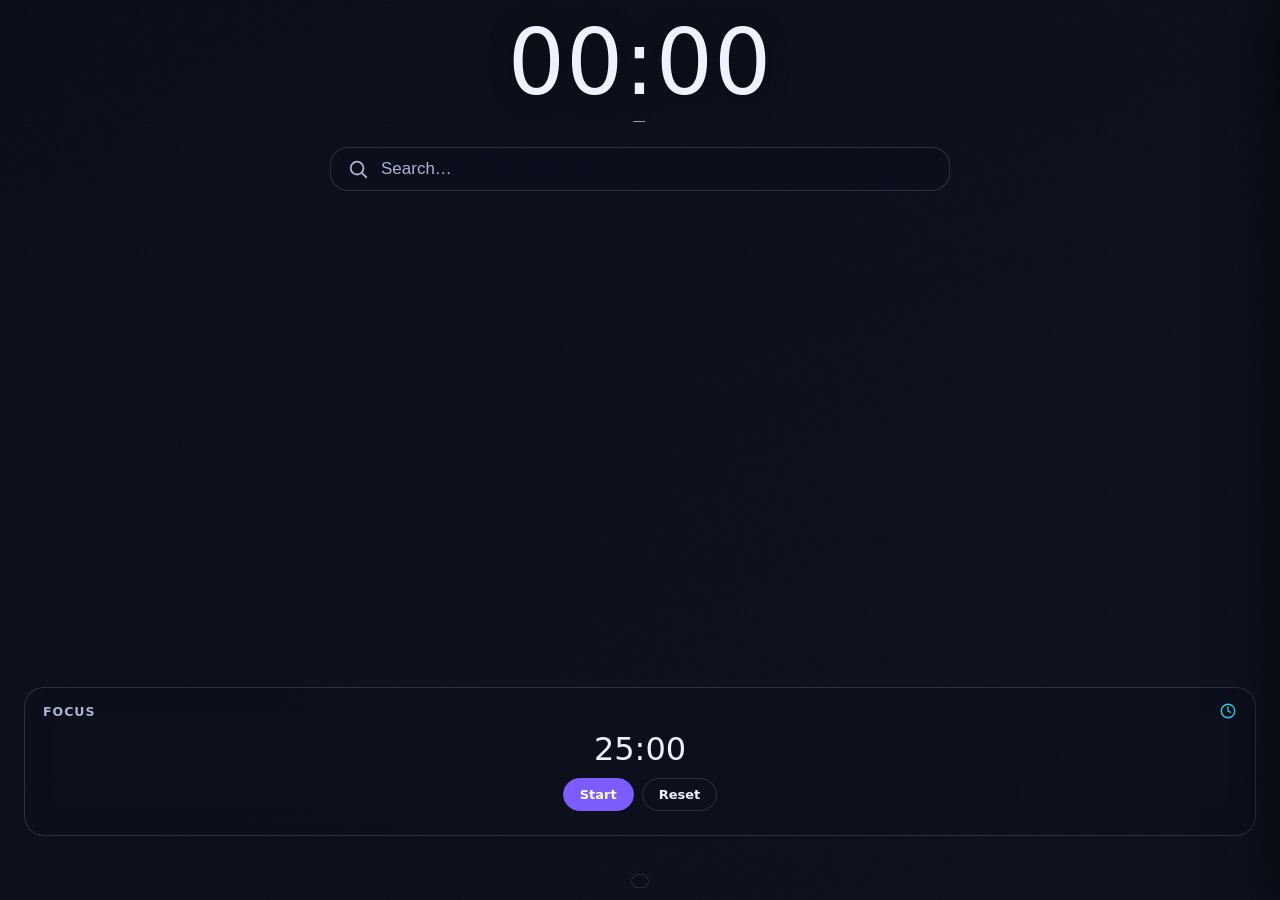
==== index.html @ dea9bba1 "Home page extion" ====
<!DOCTYPE html>
<html lang="en">
<head>
  <meta charset="UTF-8" />
  <meta name="viewport" content="width=device-width, initial-scale=1.0" />
  <title>Home</title>
  <link rel="stylesheet" href="styles.css?v=1.5.0" />
</head>
<body>
  <div class="backdrop" id="backdrop"></div>
  <video class="bg-video" id="bgVideo" muted loop autoplay playsinline></video>
  <div class="scrim" id="scrim"></div>
  <div class="noise"></div>
  <div class="particles" id="particles" data-widget="particles"></div>

  <!-- Gear button (hidden until hover, position configurable) -->
  <div class="gear-wrap pos-tr" id="gearWrap">
    <button class="icon-btn" id="btnSettings" title="Settings">
      <svg viewBox="0 0 24 24"><circle cx="12" cy="12" r="3"/><path d="M19.4 15a1.7 1.7 0 0 0 .3 1.9l.1.1a2 2 0 0 1-2.8 2.8l-.1-.1a1.7 1.7 0 0 0-1.9-.3 1.7 1.7 0 0 0-1 1.6V21a2 2 0 0 1-4 0v-.1a1.7 1.7 0 0 0-1-1.6 1.7 1.7 0 0 0-1.9.3l-.1.1a2 2 0 0 1-2.8-2.8l.1-.1a1.7 1.7 0 0 0 .3-1.9 1.7 1.7 0 0 0-1.6-1H3a2 2 0 0 1 0-4h.1a1.7 1.7 0 0 0 1.6-1 1.7 1.7 0 0 0-.3-1.9l-.1-.1a2 2 0 0 1 2.8-2.8l.1.1a1.7 1.7 0 0 0 1.9.3h.1a1.7 1.7 0 0 0 1-1.6V3a2 2 0 0 1 4 0v.1a1.7 1.7 0 0 0 1 1.6h.1a1.7 1.7 0 0 0 1.9-.3l.1-.1a2 2 0 0 1 2.8 2.8l-.1.1a1.7 1.7 0 0 0-.3 1.9v.1a1.7 1.7 0 0 0 1.6 1h.1a2 2 0 0 1 0 4h-.1a1.7 1.7 0 0 0-1.6 1z"/></svg>
    </button>
  </div>

  <main class="dashboard" id="dashboard">

    <section class="center">
      <div class="clock-wrap" id="widgetClock" data-widget="clock">
        <div class="time" id="time">00:00</div>
        <div class="date-line" id="dateLine">—</div>
        <div class="greeting" id="greeting"></div>
      </div>

      <form class="search-bar" id="searchForm" data-widget="search">
        <div class="search-box" id="searchBox">
          <button type="submit" class="search-icon" aria-label="Search">
            <svg viewBox="0 0 24 24"><circle cx="11" cy="11" r="7"/><path d="M21 21l-4.3-4.3" class="no-fill"/></svg>
          </button>
          <input type="text" id="searchInput" placeholder="Search…" autocomplete="off" spellcheck="false" />
        </div>
      </form>
    </section>

    <section class="pin-zone" data-widget="pins">
      <div class="pin-grid" id="pinGrid"></div>
    </section>

    <!-- Dock (taskbar style) -->
    <section class="dock no-scrollbar" id="dock" data-widget="dock"></section>

    <section class="widgets" id="focusWidget" data-widget="focus">
      <article class="widget card focus-card">
        <div class="widget-head">
          <span class="widget-title">Focus</span>
          <svg viewBox="0 0 24 24" class="widget-icon"><circle cx="12" cy="12" r="9"/><path d="M12 6v6l4 2"/></svg>
        </div>
        <div class="timer-display" id="timerDisplay">25:00</div>
        <div class="timer-controls">
          <button class="pill-btn" id="timerToggle">Start</button>
          <button class="pill-btn ghost" id="timerReset">Reset</button>
        </div>
        <div class="timer-modes" id="timerModes"></div>
      </article>
    </section>
  </main>

  <!-- ===== Settings panel ===== -->
  <div class="modal-backdrop" id="settingsBackdrop"></div>
  <aside class="settings-panel no-scrollbar" id="settingsPanel">
    <div class="settings-head">
      <span>Settings</span>
      <button class="icon-btn" id="settingsClose">✕</button>
    </div>

    <div class="setting-group gpins">
      <div class="settings-head small-head"><span>Pins & Tabs</span></div>
      <button class="pill-btn full" id="cfgAddPin">+ Add pin to current tab</button>
      <button class="pill-btn ghost full" id="btnManageTabs" style="margin-top:8px">Manage tabs & pins…</button>
    </div>

    <div class="setting-group">
      <label class="setting-label">New Tab behavior</label>
      <div class="seg" id="singleHomeSeg">
        <button data-sh="on" class="active">Single Home tab</button>
        <button data-sh="off">Allow multiple</button>
      </div>
      <div class="setting-hint">When on, opening a new tab focuses your existing Home tab instead of duplicating.</div>
    </div>

    <div class="setting-group">
      <label class="setting-label">Search engine</label>
      <select class="select-input" id="engineSelect"></select>
      <button class="pill-btn ghost full" id="btnManageEngines" style="margin-top:8px">Manage engines…</button>
    </div>

    <div class="setting-group">
      <label class="setting-label">Clock format</label>
      <select class="select-input" id="clockFormatSelect"></select>
    </div>
    <div class="setting-group">
      <label class="setting-label">Date format</label>
      <select class="select-input" id="dateFormatSelect"></select>
    </div>
    <div class="setting-group">
      <label class="setting-label">Clock style</label>
      <select class="select-input" id="clockStyleSelect"></select>
    </div>
    <div class="setting-group">
      <label class="setting-label">Font</label>
      <select class="select-input" id="fontSelect"></select>
      <button class="pill-btn ghost full" id="btnManageFonts" style="margin-top:8px">Manage fonts…</button>
    </div>

    <div class="setting-group">
      <label class="setting-label">Wallpaper theme</label>
      <div class="theme-grid" id="wallpaperGrid"></div>
    </div>

    <div class="setting-group">
      <label class="setting-label">Background type</label>
      <select class="select-input" id="bgTypeSelect">
        <option value="static">Static (image / default)</option>
        <option value="live">Live (video)</option>
      </select>
      <div class="bg-source" style="margin-top:10px">
        <button class="pill-btn ghost" id="bgUpload">Upload file</button>
        <input type="file" id="bgFile" accept="image/*,video/*" hidden />
        <div class="url-field">
          <input type="text" id="bgUrl" placeholder="Custom image/video URL (default wallpaper is used otherwise)" />
          <button class="icon-btn small" id="bgApplyUrl" title="Apply URL">✓</button>
        </div>
      </div>
      <div class="bg-sliders">
        <label>Blur <input type="range" id="bgBlur" min="0" max="20" step="1" value="0" /></label>
        <label>Brightness <input type="range" id="bgBright" min="40" max="150" step="5" value="100" /></label>
        <label>Overlay darken <input type="range" id="bgTint" min="0" max="85" step="1" value="35" /></label>
      </div>
      <button class="pill-btn ghost full" id="bgReset">Use default wallpaper</button>
    </div>

    <div class="setting-group">
      <label class="setting-label">Search bar</label>
      <select class="select-input" id="searchStyleSelect"></select>
      <div class="bg-sliders">
        <label>Width <input type="range" id="searchWidth" min="30" max="100" step="5" value="70" /></label>
        <label>Transparency <input type="range" id="searchTrans" min="0" max="90" step="5" value="55" /></label>
      </div>
      <div class="seg" id="searchAlign">
        <button data-align="left">Left</button>
        <button data-align="center" class="active">Center</button>
        <button data-align="right">Right</button>
      </div>
    </div>

    <div class="setting-group">
      <label class="setting-label">Particles</label>
      <div class="seg seg-switch" id="particlesSeg">
        <button data-particles="on" class="active">On</button>
        <button data-particles="off">Off</button>
      </div>
    </div>

    <div class="setting-group">
      <label class="setting-label">Focus timer</label>
      <div class="seg seg-switch" id="focusSeg">
        <button data-focus="on">Enabled</button>
        <button data-focus="off" class="active">Disabled</button>
      </div>
      <div class="focus-times" id="focusTimesWrap">
        <label>Focus <input type="number" id="focusDur" min="1" max="180" /></label>
        <label>Break <input type="number" id="breakDur" min="1" max="60" /></label>
        <label>Deep <input type="number" id="deepDur" min="1" max="240" /></label>
      </div>
    </div>

    <div class="setting-group">
      <label class="setting-label">Settings panel</label>
      <div class="setting-hint">Opens from the right via the gear button; closes when you click outside, press ✕ or Esc.</div>
      <label class="setting-label inline" style="margin-top:12px">Gear button position</label>
      <select class="select-input" id="gearPosSelect">
        <option value="lt">Top Left</option>
        <option value="rt" selected>Top Right</option>
        <option value="lb">Bottom Left</option>
        <option value="rb">Bottom Right</option>
      </select>
      <div class="gear-preview" id="gearPreview"></div>
    </div>

    <div class="setting-group">
      <label class="setting-label">Bookmarks</label>
      <button class="pill-btn full" id="importBm">Import from Bookmarks Bar</button>
      <label class="setting-label inline" style="margin-top:12px">After "Import all", cleanup</label>
      <select class="select-input" id="bmCleanupSel">
        <option value="none">Keep bookmarks as-is</option>
        <option value="move">Move all to a backup folder</option>
        <option value="delete">Delete all bookmarks</option>
      </select>
      <button class="pill-btn ghost full" id="importAllBm" style="margin-top:8px">Import ALL bookmarks + backup…</button>
    </div>

    <div class="setting-group">
      <label class="setting-label">Configuration</label>
      <button class="pill-btn ghost full" id="exportCfg">Export config (download)</button>
      <button class="pill-btn ghost full" id="importCfg" style="margin-top:6px">Import config…</button>
      <input type="file" id="importCfgFile" accept="application/json,.json" hidden />
    </div>
  </aside>

  <!-- ===== Pin editor modal ===== -->
  <div class="modal-backdrop" id="pinBackdrop"></div>
  <div class="pin-modal no-scrollbar" id="pinModal">
    <div class="settings-head">
      <span id="pinModalTitle">Add pin</span>
      <button class="icon-btn" id="pinClose">✕</button>
    </div>
    <div class="setting-group">
      <label class="setting-label">Name</label>
      <input type="text" class="text-input" id="pinName" placeholder="My link" />
    </div>
    <div class="setting-group">
      <label class="setting-label">URL</label>
      <input type="text" class="text-input" id="pinUrl" placeholder="https://example.com" />
    </div>
    <div class="setting-group">
      <label class="setting-label">Icon</label>
      <div class="seg" id="pinIconSeg">
        <button data-icon="auto" class="active">Auto (favicon)</button>
        <button data-icon="upload">Upload</button>
      </div>
      <input type="file" id="pinIconFile" accept="image/*" hidden />
    </div>
    <div class="setting-group">
      <label class="setting-label">Tile size</label>
      <div class="seg seg-4" id="pinSizeSeg">
        <button data-size="1">1×1</button>
        <button data-size="w">2×1</button>
        <button data-size="h">1×2</button>
        <button data-size="b">2×2</button>
      </div>
    </div>
    <div class="setting-group">
      <label class="setting-label">Tile background</label>
      <div class="seg" id="pinBgSeg">
        <button data-bg="upload">Upload</button>
        <button data-bg="url" class="active">Image URL</button>
        <button data-bg="video">Video URL</button>
      </div>
      <input type="file" id="pinBgFile" accept="image/*" hidden />
      <input type="text" class="text-input" id="pinBgUrl" placeholder="background image or video URL" style="margin-top:8px" />
    </div>
    <div class="pin-modal-actions">
      <button class="pill-btn" id="pinSave">Save</button>
      <button class="pill-btn ghost" id="pinDelete" hidden>Delete</button>
    </div>
  </div>

  <!-- ===== Generic dialog ===== -->
  <div class="modal-backdrop" id="dialogBackdrop"></div>
  <div class="pin-modal no-scrollbar dialog" id="dialogBox">
    <div class="dialog-title" id="dialogTitle"></div>
    <div class="dialog-msg" id="dialogMsg"></div>
    <input type="text" class="text-input" id="dialogInput" hidden />
    <div class="pin-modal-actions dialog-actions" id="dialogActions"></div>
  </div>

  <!-- ===== Management page (engines / fonts) ===== -->
  <div class="modal-backdrop" id="manageBackdrop"></div>
  <div class="manage-page no-scrollbar" id="managePage">
    <div class="settings-head">
      <span id="manageTitle">Manage</span>
      <button class="icon-btn" id="manageClose">✕</button>
    </div>
    <div class="seg seg-switch" id="manageTabs">
      <button data-sec="engines" class="active">Search engines</button>
      <button data-sec="fonts">Custom fonts</button>
      <button data-sec="tabs">Tabs & pins</button>
    </div>

    <div class="manage-section" id="secEngines">
      <label class="setting-label inline">Your engines — pick a default, rename, edit URL, or delete</label>
      <div class="tab-manage" id="engineList"></div>
      <div class="engine-add-row">
        <input type="text" class="text-input" id="engNewName" placeholder="Engine name (e.g. YouTube)" />
        <input type="text" class="text-input" id="engNewUrl" placeholder="Search URL with ?q= (e.g. https://youtube.com/results?search_query=)" />
        <button class="pill-btn ghost full" id="engAdd">Add engine</button>
      </div>
      <button class="pill-btn ghost full" id="engReset" style="margin-top:10px">Reset to default engines</button>
    </div>

    <div class="manage-section" id="secFonts" hidden>
      <label class="setting-label inline">Upload a font file</label>
      <button class="pill-btn ghost full" id="fontUploadBtn">Upload font file (ttf / otf / woff / woff2)</button>
      <input type="file" id="fontUploadFile" accept=".ttf,.otf,.woff,.woff2,font/ttf,font/otf,font/woff,font/woff2" hidden />

      <label class="setting-label inline" style="margin-top:14px">Or add by name + font-family</label>
      <div class="engine-add-row">
        <input type="text" class="text-input" id="fontCustomName" placeholder="Font name (e.g. My Font)" />
        <input type="text" class="text-input" id="fontCustomFamily" placeholder="font-family (e.g. 'My Font', serif)" />
        <button class="pill-btn ghost full" id="fontCustomSave">Add font</button>
      </div>

      <label class="setting-label inline" style="margin-top:14px">Your fonts</label>
      <div class="tab-manage" id="fontList"></div>
    </div>

    <div class="manage-section" id="secTabs" hidden>
      <label class="setting-label inline">Tabs</label>
      <div class="tab-manage" id="tabList"></div>
      <div class="tab-add-row">
        <input type="text" class="text-input" id="mtTabName" placeholder="New tab name" />
        <button class="pill-btn" id="mtAddTab">Add</button>
      </div>
      <label class="setting-label inline" style="margin-top:16px">Pins in selected tab</label>
      <select class="select-input" id="pinsTabSel"></select>
      <div class="tab-manage" id="pinsList" style="margin-top:8px"></div>
    </div>
  </div>

  <!-- ===== Right-click widget config menu ===== -->
  <div class="widget-menu" id="widgetMenu" hidden></div>

  <script src="app.js?v=1.5.0"></script>
</body>
</html>
---- styles.css ----
/* ============================================================
   Home — styles (v1.3)
   ============================================================ */

:root {
  --bg1: #0b0e1a;
  --bg2: #131a2f;
  --glass: rgba(255, 255, 255, 0.06);
  --glass-strong: rgba(255, 255, 255, 0.10);
  --stroke: rgba(255, 255, 255, 0.14);
  --text: #eef2ff;
  --text-dim: #aab3d0;
  --accent: #7c5cff;
  --accent2: #22d3ee;
  --accent3: #f43f5e;
  --glow: rgba(124, 92, 255, 0.45);
  --font: "Segoe UI", system-ui, sans-serif;
  --scrim: linear-gradient(to bottom, rgba(5,7,15,.40), rgba(5,7,15,.62));
  --card-radius: 20px;
}

* { box-sizing: border-box; margin: 0; padding: 0; }
html, body { height: 100%; font-family: var(--font); color: var(--text); overflow: hidden; }

.no-scrollbar::-webkit-scrollbar { display: none; }
.no-scrollbar, .pin-zone { scrollbar-width: none; -ms-overflow-style: none; }
.pin-zone::-webkit-scrollbar { display: none; }

/* ---------- Backdrop ---------- */
.backdrop { position: fixed; inset: 0; z-index: 0; background: linear-gradient(160deg, var(--bg1), var(--bg2)); background-size: cover; background-position: center; background-repeat: no-repeat; filter: var(--bg-filter); }
.backdrop.live, .backdrop.live * { animation: liveDrift 24s ease-in-out infinite alternate; }
@keyframes liveDrift {
  0% { background-position: 0% 0%; filter: hue-rotate(0deg) var(--bg-filter, none); }
  100% { background-position: 100% 100%; filter: hue-rotate(40deg) var(--bg-filter, none); }
}
.scrim { position: fixed; inset: 0; z-index: 1; pointer-events: none; background: var(--scrim); }
.bg-video { position: fixed; inset: 0; z-index: 0; width: 100%; height: 100%; object-fit: cover; display: none; }
.noise { position: fixed; inset: 0; z-index: 1; pointer-events: none; opacity: .04; background-image: url("data:image/svg+xml,%3Csvg xmlns='http://www.w3.org/2000/svg' width='120' height='120'%3E%3Cfilter id='n'%3E%3CfeTurbulence type='fractalNoise' baseFrequency='0.9' numOctaves='2'/%3E%3C/filter%3E%3Crect width='120' height='120' filter='url(%23n)'/%3E%3C/svg%3E"); }
.particles { position: fixed; inset: 0; z-index: 2; pointer-events: none; overflow: hidden; }
.particles span { position: absolute; bottom: -12px; border-radius: 50%; background: radial-gradient(circle, var(--accent2), transparent 65%); animation: rise linear infinite; opacity: 0; }
@keyframes rise { 0% { transform: translateY(0) translateX(0); opacity: 0; } 10% { opacity: .7; } 90% { opacity: .4; } 100% { transform: translateY(-110vh) translateX(30px); opacity: 0; } }

/* ---------- Layout ---------- */
.dashboard { position: relative; z-index: 3; height: 100vh; display: flex; flex-direction: column; padding: 14px 24px 64px; max-width: 1360px; margin: 0 auto; }
.topbar { display: flex; justify-content: flex-end; }
.top-actions { display: flex; gap: 8px; }

.icon-btn { width: 38px; height: 38px; border-radius: 12px; background: var(--glass); border: 1px solid var(--stroke); color: var(--text); display: grid; place-items: center; cursor: pointer; transition: transform .15s, background .2s; }
.icon-btn:hover { background: var(--glass-strong); transform: translateY(-2px); }
.icon-btn svg { width: 20px; height: 20px; fill: none; stroke: currentColor; stroke-width: 1.8; stroke-linecap: round; stroke-linejoin: round; }
.icon-btn .no-fill { fill: none; }
.icon-btn.small { width: 30px; height: 30px; border-radius: 8px; }

.center { display: flex; flex-direction: column; align-items: center; gap: 14px; padding: 6px 0 16px; }
.clock-wrap { text-align: center; }

.time { font-size: clamp(52px, 8vw, 90px); font-weight: 300; letter-spacing: 1px; line-height: .95; font-variant-numeric: tabular-nums; text-shadow: 0 2px 24px rgba(0,0,0,.4); }
.time.style-classic { font-weight: 300; }
.time.style-bold { font-weight: 800; letter-spacing: -.5px; }
.time.style-mono { font-family: "Cascadia Code", Consolas, monospace; font-weight: 500; letter-spacing: 2px; }
.time.style-serif { font-family: Georgia, "Times New Roman", serif; font-weight: 500; }
.time.style-glow { font-weight: 600; text-shadow: 0 0 24px var(--glow); }

.date-line { margin-top: 7px; color: var(--text-dim); font-size: 13px; letter-spacing: 1.5px; text-transform: uppercase; }
.greeting { margin-top: 5px; font-size: 15px; opacity: .85; }

/* ---------- Search ---------- */
.search-bar { width: min(620px, 94%); }
.search-bar.align-left { margin-right: auto; }
.search-bar.align-center { margin: 0 auto; }
.search-bar.align-right { margin-left: auto; }
.search-box { display: flex; align-items: center; gap: 12px; background: rgba(12,16,30,.55); border: 1px solid var(--stroke); backdrop-filter: blur(16px); border-radius: 18px; padding: 10px 16px; transition: border-color .2s, box-shadow .2s, background .2s; }
.search-box:focus-within { border-color: var(--accent2); box-shadow: 0 0 0 3px rgba(34,211,238,.16), 0 8px 30px rgba(0,0,0,.35); }
.search-box.style-minimal { border-radius: 8px; background: rgba(12,16,30,.4); }
.search-box.style-underline { border-radius: 0; border-left: none; border-right: none; border-top: none; background: transparent; }
.search-box.style-frost { background: rgba(255,255,255,.14); border-radius: 24px; }
.search-icon { background: none; border: none; color: var(--text-dim); cursor: pointer; display: grid; place-items: center; }
.search-icon svg { width: 22px; height: 22px; fill: none; stroke: currentColor; stroke-width: 2; stroke-linecap: round; }
.search-icon .no-fill { fill: none; }
#searchInput { flex: 1; background: none; border: none; outline: none; color: var(--text); font-size: 17px; min-width: 0; }
#searchInput::placeholder { color: var(--text-dim); }

/* ---------- Pin zone ---------- */
.pin-zone { flex: 1; overflow-y: auto; padding: 4px 2px; }
.pin-grid { display: grid; grid-template-columns: repeat(10, 1fr); gap: 12px; width: 100%; align-content: start; }

.pin-cell { display: flex; flex-direction: column; align-items: center; justify-content: center; gap: 7px; text-decoration: none; color: var(--text); background: var(--glass); border: 1px solid var(--stroke); border-radius: 14px; padding: 10px 6px 8px; transition: transform .18s, border-color .2s, box-shadow .2s; position: relative; cursor: pointer; min-height: 66px; background-size: cover; background-position: center; overflow: hidden; }
.pin-cell:hover { transform: translateY(-3px); box-shadow: 0 8px 24px rgba(0,0,0,.4); border-color: var(--accent); }
.pin-cell.sp-w { grid-column: span 2; }
.pin-cell.sp-h { grid-row: span 2; }
.pin-cell.sp-b { grid-column: span 2; grid-row: span 2; }
.pin-cell.dragging { opacity: .4; }
.pin-cell.drag-over { border-color: var(--accent2); box-shadow: 0 0 0 2px var(--accent2); }

.pin-icon { width: 38px; height: 38px; border-radius: 10px; display: grid; place-items: center; font-size: 18px; background: rgba(0,0,0,.28); border: 1px solid var(--stroke); overflow: hidden; }
.pin-icon img { width: 22px; height: 22px; object-fit: contain; pointer-events: none; }
.pin-name { font-size: 11.5px; text-align: center; opacity: .95; line-height: 1.2; max-width: 100%; overflow: hidden; text-overflow: ellipsis; white-space: nowrap; text-shadow: 0 1px 6px rgba(0,0,0,.7); pointer-events: none; }
.pin-bg-video { position: absolute; inset: 0; width: 100%; height: 100%; object-fit: cover; z-index: 0; pointer-events: none; }
.pin-cell > .pin-icon, .pin-cell > .pin-name { position: relative; z-index: 1; }

.pin-add { border-style: dashed; background: rgba(255,255,255,.04); color: var(--text-dim); font-size: 12px; }
.pin-add:hover { border-color: var(--accent2); color: var(--text); }

/* ---------- Dock (taskbar) ---------- */
.dock { position: fixed; left: 50%; transform: translateX(-50%); bottom: 12px; z-index: 10; display: flex; align-items: flex-end; gap: 6px; padding: 6px 8px; background: rgba(12,16,30,.22); border: 1px solid rgba(255,255,255,.12); border-radius: 16px; backdrop-filter: blur(20px) saturate(140%); max-width: 92vw; overflow-x: auto; }
.tab { display: inline-flex; align-items: center; gap: 6px; background: rgba(255,255,255,.08); border: 1px solid rgba(255,255,255,.12); border-radius: 12px; padding: 7px 12px; font-size: 12.5px; cursor: pointer; color: var(--text-dim); transition: background .15s, color .15s, transform .15s, backdrop-filter .15s; white-space: nowrap; backdrop-filter: blur(8px); }
.tab:hover { background: rgba(255,255,255,.14); }
.tab.active { background: rgba(255,255,255,.18); color: var(--text); border-color: rgba(255,255,255,.28); box-shadow: 0 0 0 1px var(--accent); }
.tab:hover { transform: translateY(-2px); }
.tab.dragging { opacity: .4; }
.tab.drag-over { border-color: var(--accent2); }
.tab .tab-name { pointer-events: none; max-width: 140px; overflow: hidden; text-overflow: ellipsis; }
.tab .tab-close { background: none; border: none; color: var(--text-dim); cursor: pointer; font-size: 13px; line-height: 1; padding: 0 2px; }
.tab .tab-close:hover { color: var(--accent3); }

/* ---------- Widgets ---------- */
.widgets { margin-top: 8px; }
.widget { background: rgba(12,16,30,.42); border: 1px solid var(--stroke); border-radius: var(--card-radius); padding: 14px 18px; backdrop-filter: blur(14px); display: flex; flex-direction: column; gap: 10px; }
.widget-head { display: flex; align-items: center; justify-content: space-between; }
.widget-title { font-size: 12.5px; letter-spacing: 1px; text-transform: uppercase; color: var(--text-dim); font-weight: 600; }
.widget-icon { width: 18px; height: 18px; fill: none; stroke: var(--accent2); stroke-width: 1.8; }
.timer-display { font-size: 32px; font-weight: 300; text-align: center; font-variant-numeric: tabular-nums; }
.timer-controls { display: flex; gap: 8px; justify-content: center; }
.timer-modes { display: flex; gap: 6px; justify-content: center; flex-wrap: wrap; }
.mode { font-size: 11px; padding: 4px 10px; border-radius: 20px; background: transparent; border: 1px solid var(--stroke); color: var(--text-dim); cursor: pointer; transition: all .15s; }
.mode.active { background: var(--accent); border-color: var(--accent); color: #fff; }

.pill-btn { font-size: 13px; padding: 8px 16px; border-radius: 30px; background: var(--accent); border: 1px solid var(--accent); color: #fff; cursor: pointer; font-weight: 600; transition: transform .15s, box-shadow .2s; font-family: var(--font); }
.pill-btn:hover { transform: translateY(-1px); box-shadow: 0 6px 18px var(--glow); }
.pill-btn.ghost { background: transparent; border-color: var(--stroke); color: var(--text); box-shadow: none; }
.pill-btn.ghost:hover { border-color: var(--accent); }
.pill-btn:active { transform: translateY(0) scale(.97); }
.pill-btn.full { width: 100%; text-align: center; }
.btn-link { background: none; border: none; color: var(--accent2); cursor: pointer; font-size: 12.5px; margin-top: 8px; font-family: var(--font); }
.btn-link:hover { text-decoration: underline; }
.setting-hint { font-size: 11.5px; color: var(--text-dim); margin-top: 8px; line-height: 1.4; }
.tab-manage { display: flex; flex-direction: column; gap: 6px; margin-top: 8px; }
.tab-manage-row { display: flex; align-items: center; gap: 8px; background: var(--glass); border: 1px solid var(--stroke); border-radius: 10px; padding: 8px 10px; cursor: pointer; }
.tab-manage-row:hover { border-color: var(--accent); }
.tab-manage-row .tm-name { font-weight: 600; font-size: 13px; flex: 1; min-width: 0; background: transparent; border: none; border-bottom: 1px dashed var(--stroke); color: var(--text); outline: none; font-family: var(--font); padding: 2px 0; }
.tab-manage-row .tm-name:focus { border-bottom-color: var(--accent); }
.tab-manage-row .tm-count { font-size: 11px; color: var(--text-dim); }
.tab-add-row { display: flex; gap: 8px; margin-top: 8px; }
.tab-add-row .text-input { flex: 1; }

/* Engine manager */
.engine-manage { display: flex; flex-direction: column; gap: 6px; margin-top: 10px; }
.engine-add-row { display: flex; flex-direction: column; gap: 6px; margin-top: 8px; }
.engine-row .tm-url { flex: 1.3; min-width: 0; background: transparent; border: none; border-bottom: 1px dashed var(--stroke); color: var(--text); outline: none; font-family: var(--font); font-size: 12.5px; padding: 2px 0; }
.engine-row .tm-url:focus { border-bottom-color: var(--accent); }
.engine-row .eng-default { margin-top: 0; white-space: nowrap; flex-shrink: 0; font-size: 11.5px; }

/* ---------- Settings / modals ---------- */
.modal-backdrop { position: fixed; inset: 0; z-index: 20; background: rgba(8,10,20,.34); backdrop-filter: blur(3px); opacity: 0; pointer-events: none; transition: opacity .3s; }
.modal-backdrop.open { opacity: 1; pointer-events: auto; }

.settings-panel { position: fixed; top: 0; right: 0; bottom: 0; z-index: 21; width: 384px; background: linear-gradient(180deg, rgba(17,23,49,.72), rgba(10,15,30,.86)); backdrop-filter: blur(26px) saturate(140%); border-left: 1px solid var(--stroke); box-shadow: -14px 0 44px rgba(0,0,0,.5); padding: 24px 22px 30px; transform: translateX(100%); transition: transform .28s cubic-bezier(.32,.72,.28,1); overflow-y: auto; max-height: 100vh; }
.settings-panel.open { transform: translateX(0); }
.settings-head { display: flex; align-items: center; justify-content: space-between; margin-bottom: 20px; font-weight: 700; font-size: 17px; }
.settings-head.small-head { display: flex; align-items: center; gap: 8px; font-size: 13px; margin-bottom: 12px; letter-spacing: 1px; text-transform: uppercase; color: var(--text-dim); }
.settings-head.small-head::before { content: none; }
.setting-label.has-icon, .settings-head.small-head { display: flex; align-items: center; gap: 8px; }
.setting-label.has-icon span, .settings-head.small-head span { margin-left: auto; text-align: right; }
.sh-icon { width: 15px; height: 15px; fill: none; stroke: var(--accent2); stroke-width: 1.8; stroke-linecap: round; stroke-linejoin: round; flex-shrink: 0; }
.setting-group { margin-bottom: 22px; }
.setting-group + .setting-group { border-top: 1px solid rgba(255,255,255,.06); padding-top: 20px; }
.setting-label { display: block; font-size: 12px; text-transform: uppercase; letter-spacing: 1px; color: var(--text-dim); margin-bottom: 10px; }
.setting-label.inline { margin-bottom: 6px; }

.select-input { width: 100%; padding: 10px 34px 10px 12px; border-radius: 10px; background: var(--glass); border: 1px solid var(--stroke); color: var(--text); font-size: 14px; outline: none; font-family: var(--font); cursor: pointer; appearance: none; -webkit-appearance: none; background-image: url("data:image/svg+xml,%3Csvg xmlns='http://www.w3.org/2000/svg' width='12' height='12' viewBox='0 0 24 24' fill='none' stroke='%23aab3d0' stroke-width='2.4' stroke-linecap='round' stroke-linejoin='round'%3E%3Cpath d='M6 9l6 6 6-6'/%3E%3C/svg%3E"); background-repeat: no-repeat; background-position: right 12px center; }
.select-input:focus { border-color: var(--accent); }
.select-input option { background: #0d1222; color: var(--text); }

.seg { display: flex; background: var(--glass); border-radius: 12px; padding: 4px; gap: 4px; }
.seg button { flex: 1; padding: 8px; border-radius: 9px; border: none; background: transparent; color: var(--text-dim); cursor: pointer; font-size: 12.5px; transition: all .15s; font-family: var(--font); }
.seg button.active { background: var(--accent); color: #fff; }
.seg.half { width: 50%; }
.seg-4 button { font-size: 11.5px; }
.seg-switch { border-radius: 22px; background: var(--glass); border: 1px solid var(--stroke); }
.seg-switch button { border-radius: 18px; padding: 8px 12px; font-weight: 600; }
.seg-switch button.active { background: linear-gradient(135deg, var(--accent), var(--accent2)); color: #fff; box-shadow: 0 4px 14px var(--glow); }
.seg-switch button:not(.active):hover { color: var(--text); }

.theme-grid { display: grid; grid-template-columns: repeat(3, 1fr); gap: 10px; }
.theme-swatch { height: 52px; border-radius: 12px; cursor: pointer; border: 2px solid transparent; transition: border-color .15s, transform .15s; background-size: cover; background-position: center; }
.theme-swatch.active { border-color: var(--accent2); transform: scale(1.04); }
.pos-grid { grid-template-columns: repeat(4, 1fr); }
.pos-grid .theme-swatch { height: 44px; font-size: 10px; color: #fff; display: grid; place-items: center; font-weight: 600; background: rgba(20,24,40,.6); }

.text-input { width: 100%; padding: 10px 12px; border-radius: 10px; background: var(--glass); border: 1px solid var(--stroke); color: var(--text); font-size: 14px; outline: none; font-family: var(--font); }
.text-input:focus { border-color: var(--accent); }
.text-input::placeholder { color: var(--text-dim); }
.text-input:focus, .select-input:focus, .url-field input:focus, .focus-times input:focus { border-color: var(--accent); box-shadow: 0 0 0 3px rgba(124,92,255,.18); }
.engine-row .tm-url:focus, .tab-manage-row .tm-name:focus { box-shadow: 0 1px 0 0 var(--accent); }

:focus-visible { outline: 2px solid var(--accent2); outline-offset: 2px; border-radius: 6px; }

/* (legacy engine UI rules removed — engines now use .engine-manage above) */

.focus-times { display: flex; gap: 10px; margin-top: 10px; }
.focus-times label { flex: 1; display: flex; flex-direction: column; gap: 6px; font-size: 12px; color: var(--text-dim); }
.focus-times input { padding: 8px; border-radius: 8px; background: var(--glass); border: 1px solid var(--stroke); color: var(--text); font-size: 14px; text-align: center; outline: none; font-family: var(--font); }
.focus-times input:focus { border-color: var(--accent); }

.bg-source { display: flex; flex-direction: column; gap: 8px; margin-bottom: 12px; }
.url-field { display: flex; gap: 6px; align-items: center; }
.url-field input { flex: 1; padding: 10px 12px; border-radius: 10px; background: var(--glass); border: 1px solid var(--stroke); color: var(--text); font-size: 13px; outline: none; font-family: var(--font); }
.url-field input:focus { border-color: var(--accent); }
.bg-sliders { display: flex; flex-direction: column; gap: 8px; margin-bottom: 12px; }
.bg-sliders label { display: flex; align-items: center; justify-content: space-between; font-size: 12.5px; color: var(--text-dim); gap: 10px; }
.bg-sliders input[type="range"] { flex: 1; -webkit-appearance: none; appearance: none; height: 6px; border-radius: 3px; background: var(--stroke); outline: none; }
.bg-sliders input[type="range"]::-webkit-slider-thumb { -webkit-appearance: none; width: 16px; height: 16px; border-radius: 50%; background: var(--accent2); border: 2px solid #fff; cursor: pointer; box-shadow: 0 1px 6px rgba(0,0,0,.4); }
.bg-sliders input[type="range"]::-moz-range-thumb { width: 14px; height: 14px; border-radius: 50%; background: var(--accent2); border: 2px solid #fff; cursor: pointer; }
.bg-sliders input[type="range"]::-moz-range-track { height: 6px; border-radius: 3px; background: var(--stroke); }

.pin-modal { position: fixed; left: 50%; top: 50%; transform: translate(-50%, -50%) scale(.96); z-index: 22; width: min(420px, 94vw); max-height: 92vh; overflow-y: auto; background: rgba(13,18,34,.88); backdrop-filter: blur(20px) saturate(140%); border: 1px solid var(--stroke); border-radius: 18px; padding: 24px; opacity: 0; pointer-events: none; transition: opacity .25s, transform .25s; }
.pin-modal.open { opacity: 1; pointer-events: auto; transform: translate(-50%, -50%) scale(1); }
.pin-modal-actions { display: flex; gap: 10px; margin-top: 18px; }
.dialog { width: min(360px, 92vw); text-align: center; }
.dialog-title { font-weight: 700; font-size: 16px; margin-bottom: 10px; }
.dialog-msg { font-size: 14px; color: var(--text-dim); line-height: 1.5; margin-bottom: 14px; word-break: break-word; }
.dialog-actions { justify-content: center; }

/* ---------- Position variants ---------- */
.settings-panel.pos-left { left: 0; right: auto; border-left: none; border-right: 1px solid var(--stroke); transform: translateX(-100%); box-shadow: 14px 0 44px rgba(0,0,0,.5); }
.settings-panel.pos-left.open { transform: translateX(0); }
.settings-panel.pos-top { top: 0; bottom: auto; left: 0; right: 0; width: 100%; height: 60vh; border-left: none; border-bottom: 1px solid var(--stroke); border-top: none; transform: translateY(-100%); }
.settings-panel.pos-top.open { transform: translateY(0); }
.settings-panel.pos-bottom { bottom: 0; top: auto; left: 0; right: 0; width: 100%; height: 60vh; border-left: none; border-top: 1px solid var(--stroke); border-bottom: none; transform: translateY(100%); }
.settings-panel.pos-bottom.open { transform: translateY(0); }

/* Hover behavior strip */
.strip { position: fixed; z-index: 19; background: rgba(12,16,30,.7); border: 1px solid var(--stroke); backdrop-filter: blur(10px); }
.strip.strip-right { top: 40%; right: 0; width: 14px; height: 120px; border-radius: 10px 0 0 10px; cursor: pointer; }
.strip.strip-left { top: 40%; left: 0; width: 14px; height: 120px; border-radius: 0 10px 10px 0; cursor: pointer; }
.strip.strip-top { left: 45%; top: 0; height: 14px; width: 120px; border-radius: 0 0 10px 10px; cursor: pointer; }
.strip.strip-bottom { left: 45%; bottom: 0; height: 14px; width: 120px; border-radius: 10px 10px 0 0; cursor: pointer; }

/* ---------- Responsive ---------- */
@media (max-width: 1000px) {
  .pin-grid { grid-template-columns: repeat(8, 1fr); }
  .dashboard { overflow-y: auto; padding: 12px 12px 60px; }
}
@media (max-width: 640px) {
  .pin-grid { grid-template-columns: repeat(5, 1fr); }
}

/* ---------- Gear button (free position, reveal on hover) ---------- */
.gear-wrap { position: fixed; z-index: 15; left: 0; top: 0; width: auto; height: auto; }
.gear-wrap #btnSettings { opacity: 0; pointer-events: none; transform: translateY(-6px); transition: opacity .18s, transform .18s; }
.gear-wrap:hover #btnSettings, .gear-wrap:focus-within #btnSettings { opacity: 1; pointer-events: auto; transform: translateY(0); }

/* gear position slider + preview */
.gear-slider-row { display: flex; align-items: center; gap: 10px; margin-top: 6px; }
.gear-slider-row + .gear-slider-row { margin-top: 10px; }
.gear-slider-row .gs-axis { font-size: 11px; color: var(--text-dim); width: 28px; flex-shrink: 0; }
.gear-slider-row input[type="range"] { flex: 1; min-width: 0; -webkit-appearance: none; appearance: none; height: 6px; border-radius: 3px; background: var(--stroke); outline: none; }
.gear-slider-row input[type="range"]::-webkit-slider-thumb { -webkit-appearance: none; width: 16px; height: 16px; border-radius: 50%; background: var(--accent2); border: 2px solid #fff; cursor: pointer; box-shadow: 0 0 0 3px rgba(34,211,238,.25); }
.gear-slider-row input[type="range"]::-moz-range-thumb { width: 14px; height: 14px; border-radius: 50%; background: var(--accent2); border: 2px solid #fff; cursor: pointer; }
.gear-preview { margin-top: 16px; }
.gp-box { position: relative; width: 100%; height: 56px; border-radius: 10px; background: rgba(255,255,255,.05); border: 1px solid var(--stroke); }
.gp-dot { position: absolute; width: 14px; height: 14px; border-radius: 50%; background: var(--accent2); box-shadow: 0 0 10px var(--glow); transform: translate(-50%, -50%); }

/* ---------- Management page ---------- */
.manage-page { position: fixed; inset: 0; z-index: 23; background: linear-gradient(180deg, rgba(17,23,49,.78), rgba(10,15,30,.92)); backdrop-filter: blur(22px) saturate(140%); padding: 26px 28px 40px; overflow-y: auto; display: none; }
.manage-page.open { display: block; animation: manageIn .25s ease; }
@keyframes manageIn { from { opacity: 0; transform: translateY(14px); } to { opacity: 1; transform: translateY(0); } }
.manage-section { margin-top: 18px; }
.manage-section .setting-label.inline { margin-bottom: 8px; }

/* font preview rows */
.font-sample { width: 34px; height: 34px; border-radius: 9px; background: var(--glass); border: 1px solid var(--stroke); display: grid; place-items: center; font-size: 17px; flex-shrink: 0; color: var(--accent2); }
.font-row .font-label { flex: 1; text-align: left; }
.pin-m-icon { width: 30px; height: 30px; border-radius: 8px; background: var(--glass); border: 1px solid var(--stroke); object-fit: cover; flex-shrink: 0; display: grid; place-items: center; font-size: 15px; }
.pin-m-name { flex: 1; text-align: left; overflow: hidden; text-overflow: ellipsis; white-space: nowrap; }

/* ---------- Right-click widget menu ---------- */
.widget-menu { position: fixed; z-index: 40; width: 230px; background: rgba(13,18,34,.85); border: 1px solid var(--stroke); border-radius: 14px; padding: 14px; box-shadow: 0 18px 50px rgba(0,0,0,.55); backdrop-filter: blur(16px); }
.wm-title { font-weight: 700; font-size: 13px; letter-spacing: .5px; margin-bottom: 10px; color: var(--text); }
.wm-row { display: flex; align-items: center; justify-content: space-between; gap: 10px; font-size: 12.5px; color: var(--text-dim); padding: 6px 0; }
.wm-row input[type="checkbox"] { width: 18px; height: 18px; accent-color: var(--accent); cursor: pointer; }
.wm-row input[type="range"] { flex: 1; min-width: 0; -webkit-appearance: none; appearance: none; height: 5px; border-radius: 3px; background: var(--stroke); outline: none; }
.wm-row input[type="range"]::-webkit-slider-thumb { -webkit-appearance: none; width: 14px; height: 14px; border-radius: 50%; background: var(--accent2); border: 2px solid #fff; cursor: pointer; }
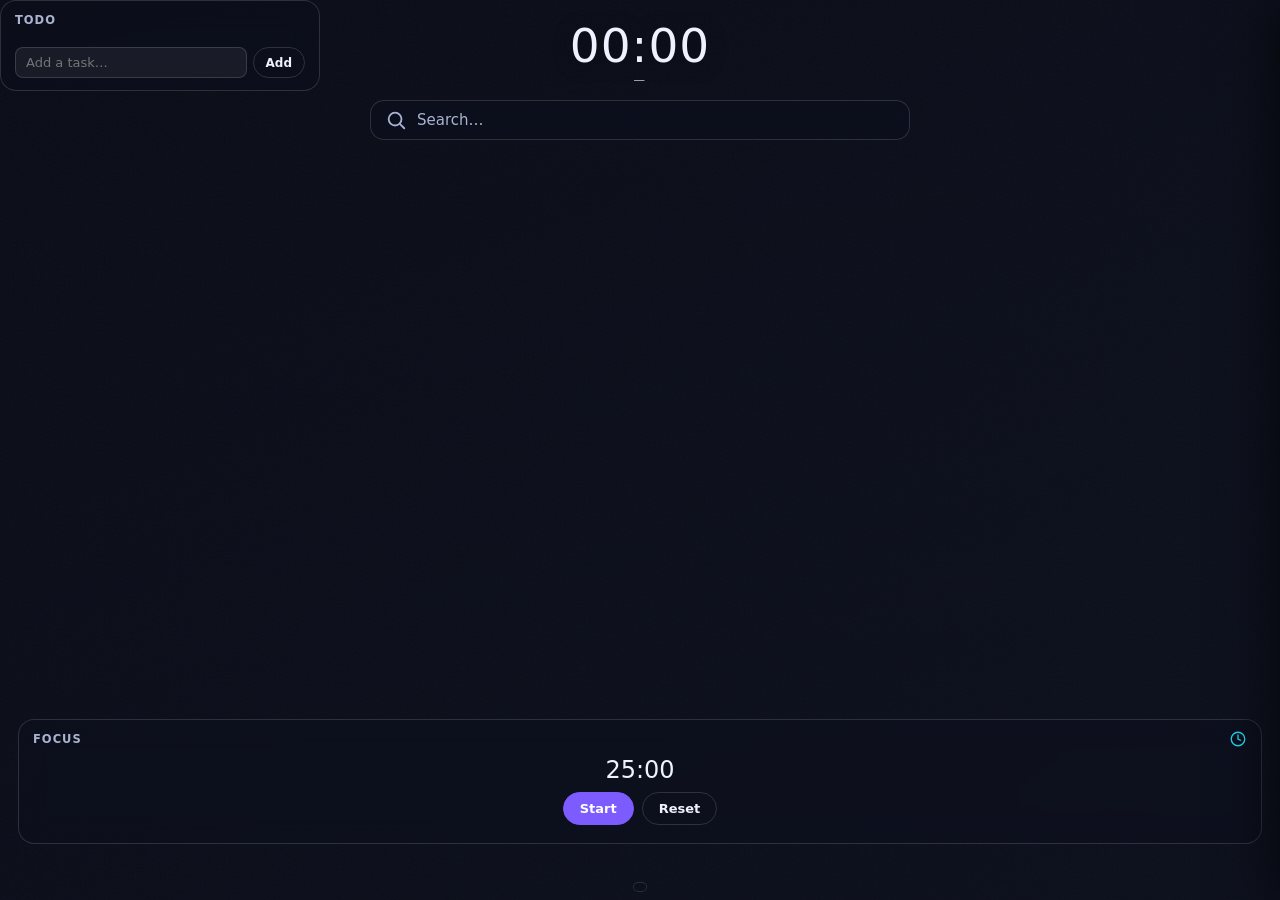
==== commit 84fe01f0: "v1.7.18: collapsible settings, custom search placeholder/alignment, todo widget, pin grid improvemen" ====
--- a/index.html
+++ b/index.html
@@ -4,9 +4,15 @@
   <meta charset="UTF-8" />
   <meta name="viewport" content="width=device-width, initial-scale=1.0" />
   <title>Home</title>
-  <link rel="stylesheet" href="styles.css?v=1.5.0" />
+  <link rel="stylesheet" href="styles.css?v=1.7.18" />
 </head>
 <body>
+  <svg height="0" width="0" style="position:absolute" aria-hidden="true">
+    <filter id="handDrawnNoise">
+      <feTurbulence result="noise" numOctaves="8" baseFrequency="0.1" type="fractalNoise" />
+      <feDisplacementMap yChannelSelector="G" xChannelSelector="R" scale="3" in2="noise" in="SourceGraphic" />
+    </filter>
+  </svg>
   <div class="backdrop" id="backdrop"></div>
   <video class="bg-video" id="bgVideo" muted loop autoplay playsinline></video>
   <div class="scrim" id="scrim"></div>
@@ -22,11 +28,18 @@
 
   <main class="dashboard" id="dashboard">
 
+    <section class="widgets weather-corner" id="weatherWidget" data-widget="weather" style="display:none">
+      <div class="weather-main" id="weatherMain"></div>
+      <div class="weather-alert" id="weatherAlert"></div>
+    </section>
+
     <section class="center">
-      <div class="clock-wrap" id="widgetClock" data-widget="clock">
-        <div class="time" id="time">00:00</div>
-        <div class="date-line" id="dateLine">—</div>
-        <div class="greeting" id="greeting"></div>
+      <div class="center-main">
+        <div class="clock-wrap" id="widgetClock" data-widget="clock">
+          <div class="time" id="time">00:00</div>
+          <div class="date-line" id="dateLine">—</div>
+          <div class="greeting" id="greeting"></div>
+        </div>
       </div>
 
       <form class="search-bar" id="searchForm" data-widget="search">
@@ -37,6 +50,7 @@
           <input type="text" id="searchInput" placeholder="Search…" autocomplete="off" spellcheck="false" />
         </div>
       </form>
+
     </section>
 
     <section class="pin-zone" data-widget="pins">
@@ -46,18 +60,50 @@
     <!-- Dock (taskbar style) -->
     <section class="dock no-scrollbar" id="dock" data-widget="dock"></section>
 
-    <section class="widgets" id="focusWidget" data-widget="focus">
-      <article class="widget card focus-card">
+    <div class="widgets-grid">
+      <section class="widgets" id="focusWidget" data-widget="focus">
+        <article class="widget card focus-card">
+          <div class="widget-head">
+            <span class="widget-title">Focus</span>
+            <svg viewBox="0 0 24 24" class="widget-icon"><circle cx="12" cy="12" r="9"/><path d="M12 6v6l4 2"/></svg>
+          </div>
+          <div class="timer-display" id="timerDisplay">25:00</div>
+          <div class="timer-controls">
+            <button class="pill-btn" id="timerToggle">Start</button>
+            <button class="pill-btn ghost" id="timerReset">Reset</button>
+          </div>
+          <div class="timer-modes" id="timerModes"></div>
+        </article>
+      </section>
+
+      <section class="widgets todo-corner" id="todoWidget" data-widget="todo">
+        <article class="widget card todo-card">
+          <div class="widget-head">
+            <span class="widget-title">Todo</span>
+          </div>
+          <div class="todo-list" id="todoList"></div>
+          <div class="todo-add">
+            <input type="text" id="todoInput" placeholder="Add a task…" autocomplete="off" spellcheck="false" />
+            <button class="pill-btn ghost" id="todoAddBtn">Add</button>
+          </div>
+        </article>
+      </section>
+    </div>
+
+    <section class="widgets quote-bar" id="quoteWidget" data-widget="quote" style="display:none">
+      <article class="widget card quote-card">
         <div class="widget-head">
-          <span class="widget-title">Focus</span>
-          <svg viewBox="0 0 24 24" class="widget-icon"><circle cx="12" cy="12" r="9"/><path d="M12 6v6l4 2"/></svg>
+          <span class="widget-title">Quote</span>
+          <button class="btn-link" id="quoteRefresh" title="New quote">↻</button>
         </div>
-        <div class="timer-display" id="timerDisplay">25:00</div>
-        <div class="timer-controls">
-          <button class="pill-btn" id="timerToggle">Start</button>
-          <button class="pill-btn ghost" id="timerReset">Reset</button>
+        <div class="quote-text" id="quoteText"></div>
+        <div class="quote-author" id="quoteAuthor"></div>
+        <div class="quote-actions">
+          <button class="btn-link" id="quoteNext">Next</button>
+          <button class="btn-link" id="quoteSave">Save</button>
+          <button class="btn-link" id="quoteSavedList">Saved (<span id="savedCount">0</span>)</button>
+          <button class="btn-link" id="quoteCopy">Copy</button>
         </div>
-        <div class="timer-modes" id="timerModes"></div>
       </article>
     </section>
   </main>
@@ -66,7 +112,7 @@
   <div class="modal-backdrop" id="settingsBackdrop"></div>
   <aside class="settings-panel no-scrollbar" id="settingsPanel">
     <div class="settings-head">
-      <span>Settings</span>
+      <span>Settings <em class="ver">v1.7.18</em></span>
       <button class="icon-btn" id="settingsClose">✕</button>
     </div>
 
@@ -74,6 +120,11 @@
       <div class="settings-head small-head"><span>Pins & Tabs</span></div>
       <button class="pill-btn full" id="cfgAddPin">+ Add pin to current tab</button>
       <button class="pill-btn ghost full" id="btnManageTabs" style="margin-top:8px">Manage tabs & pins…</button>
+      <label class="setting-label inline" style="margin-top:12px">Tile width (columns per row)</label>
+      <div class="bg-sliders">
+        <label>Narrow <input type="range" id="pinColsSlider" min="4" max="20" step="1" value="10" /></label>
+      </div>
+      <div class="setting-hint">More columns = smaller tiles. Tile sizes (1×1 / 2×1 / 1×2 / 2×2) work on any layout.</div>
     </div>
 
     <div class="setting-group">
@@ -107,10 +158,16 @@
       <label class="setting-label">Font</label>
       <select class="select-input" id="fontSelect"></select>
       <button class="pill-btn ghost full" id="btnManageFonts" style="margin-top:8px">Manage fonts…</button>
-    </div>
-
-    <div class="setting-group">
-      <label class="setting-label">Wallpaper theme</label>
+      <label class="setting-label inline" style="margin-top:12px">Apply to all websites</label>
+      <div class="seg seg-switch" id="fontEverywhereSeg">
+        <button data-fe="on">Enabled</button>
+        <button data-fe="off" class="active">Disabled</button>
+      </div>
+      <div class="setting-hint">When enabled, the selected font is forced on every website (adds all-site access).</div>
+    </div>
+
+    <div class="setting-group">
+      <label class="setting-label">Wallpaper (auto theme)</label>
       <div class="theme-grid" id="wallpaperGrid"></div>
     </div>
 
@@ -139,6 +196,14 @@
     <div class="setting-group">
       <label class="setting-label">Search bar</label>
       <select class="select-input" id="searchStyleSelect"></select>
+      <label class="setting-label inline" style="margin-top:12px">Placeholder text</label>
+      <input type="text" class="text-input" id="searchPlaceholder" placeholder="Search…" maxlength="80" />
+      <label class="setting-label inline" style="margin-top:12px">Typed text alignment</label>
+      <div class="seg" id="searchTextAlignSeg">
+        <button data-align="left" class="active">Left</button>
+        <button data-align="center">Center</button>
+        <button data-align="right">Right</button>
+      </div>
       <div class="bg-sliders">
         <label>Width <input type="range" id="searchWidth" min="30" max="100" step="5" value="70" /></label>
         <label>Transparency <input type="range" id="searchTrans" min="0" max="90" step="5" value="55" /></label>
@@ -147,6 +212,11 @@
         <button data-align="left">Left</button>
         <button data-align="center" class="active">Center</button>
         <button data-align="right">Right</button>
+      </div>
+      <label class="setting-label inline" style="margin-top:12px">Open results in</label>
+      <div class="seg" id="searchTargetSeg">
+        <button data-t="new" class="active">New tab</button>
+        <button data-t="current">Current tab</button>
       </div>
     </div>
 
@@ -185,15 +255,87 @@
     </div>
 
     <div class="setting-group">
+      <label class="setting-label">Weather</label>
+      <div class="seg seg-switch" id="weatherSeg">
+        <button data-w="on">Enabled</button>
+        <button data-w="off" class="active">Disabled</button>
+      </div>
+      <div class="engine-add-row" style="margin-top:8px">
+        <input type="text" class="text-input" id="weatherCity" placeholder="City (e.g. Multan)" />
+        <button class="pill-btn ghost full" id="weatherSave">Set city</button>
+      </div>
+      <label class="setting-label inline" style="margin-top:10px">Units</label>
+      <div class="seg" id="weatherUnitsSeg">
+        <button data-u="c" class="active">°C</button>
+        <button data-u="f">°F</button>
+      </div>
+      <label class="setting-label inline" style="margin-top:12px">Position</label>
+      <div class="gear-slider-row">
+        <span class="gs-axis">Left</span>
+        <input type="range" id="weatherXSlider" min="0" max="100" step="1" value="2" />
+        <span class="gs-axis">Right</span>
+      </div>
+      <div class="gear-slider-row">
+        <span class="gs-axis">Top</span>
+        <input type="range" id="weatherYSlider" min="0" max="100" step="1" value="6" />
+        <span class="gs-axis">Bottom</span>
+      </div>
+      <label class="setting-label inline" style="margin-top:12px">Size</label>
+      <div class="gear-slider-row">
+        <span class="gs-axis">Width</span>
+        <input type="range" id="weatherWSlider" min="140" max="420" step="10" value="280" />
+        <span class="gs-axis">+</span>
+      </div>
+      <div class="gear-slider-row">
+        <span class="gs-axis">Height</span>
+        <input type="range" id="weatherHSlider" min="80" max="280" step="10" value="140" />
+        <span class="gs-axis">+</span>
+      </div>
+      <div class="setting-hint">Powered by weatherapi.com (free plan). Data is cached for 30 minutes to stay within free call limits.</div>
+    </div>
+
+    <div class="setting-group">
+      <label class="setting-label">Daily quote</label>
+      <div class="seg seg-switch" id="quoteSeg">
+        <button data-q="on">Enabled</button>
+        <button data-q="off" class="active">Disabled</button>
+      </div>
+      <div class="setting-hint">Random quote from a free public API (dummyjson.com), with an offline fallback.</div>
+    </div>
+
+    <div class="setting-group">
+      <label class="setting-label">Todo list</label>
+      <div class="seg seg-switch" id="todoSeg">
+        <button data-todo="on">Enabled</button>
+        <button data-todo="off" class="active">Disabled</button>
+      </div>
+      <label class="setting-label inline" style="margin-top:10px">Position</label>
+      <div class="gear-slider-row">
+        <span class="gs-axis">Left</span>
+        <input type="range" id="todoXSlider" min="0" max="100" step="1" value="72" />
+        <span class="gs-axis">Right</span>
+      </div>
+      <div class="gear-slider-row">
+        <span class="gs-axis">Top</span>
+        <input type="range" id="todoYSlider" min="0" max="100" step="1" value="40" />
+        <span class="gs-axis">Bottom</span>
+      </div>
+      <div class="setting-hint">Notebook-style task list (off by default). Move it anywhere with the sliders.</div>
+    </div>
+
+    <div class="setting-group">
+      <label class="setting-label">Homepage density</label>
+      <label class="setting-label inline">Compactness</label>
+      <div class="bg-sliders">
+        <label>Compact <input type="range" id="compactSlider" min="0" max="100" step="5" value="50" /></label>
+      </div>
+      <div class="setting-hint">0 = spacious · 100 = most compact (pins, clock, spacing).</div>
+    </div>
+
+    <div class="setting-group">
       <label class="setting-label">Bookmarks</label>
       <button class="pill-btn full" id="importBm">Import from Bookmarks Bar</button>
-      <label class="setting-label inline" style="margin-top:12px">After "Import all", cleanup</label>
-      <select class="select-input" id="bmCleanupSel">
-        <option value="none">Keep bookmarks as-is</option>
-        <option value="move">Move all to a backup folder</option>
-        <option value="delete">Delete all bookmarks</option>
-      </select>
-      <button class="pill-btn ghost full" id="importAllBm" style="margin-top:8px">Import ALL bookmarks + backup…</button>
+      <div class="setting-hint">On first launch your bookmarks are imported automatically. Use the button above to re-import at any time (new pins only, duplicates are skipped).</div>
     </div>
 
     <div class="setting-group">
@@ -261,6 +403,19 @@
     <div class="pin-modal-actions dialog-actions" id="dialogActions"></div>
   </div>
 
+  <!-- ===== Saved quotes modal ===== -->
+  <div class="modal-backdrop" id="savedBackdrop"></div>
+  <div class="pin-modal no-scrollbar" id="savedModal">
+    <div class="settings-head">
+      <span>Saved quotes (<span id="savedModalCount">0</span>)</span>
+      <button class="icon-btn" id="savedClose">✕</button>
+    </div>
+    <div class="saved-list" id="savedList"></div>
+    <div class="pin-modal-actions">
+      <button class="pill-btn ghost full" id="savedDownload">Download as JSON</button>
+    </div>
+  </div>
+
   <!-- ===== Management page (engines / fonts) ===== -->
   <div class="modal-backdrop" id="manageBackdrop"></div>
   <div class="manage-page no-scrollbar" id="managePage">
@@ -279,7 +434,7 @@
       <div class="tab-manage" id="engineList"></div>
       <div class="engine-add-row">
         <input type="text" class="text-input" id="engNewName" placeholder="Engine name (e.g. YouTube)" />
-        <input type="text" class="text-input" id="engNewUrl" placeholder="Search URL with ?q= (e.g. https://youtube.com/results?search_query=)" />
+        <input type="text" class="text-input" id="engNewUrl" placeholder="Search URL with ?q= — bare domain works too (e.g. youtube.com/results?search_query=)" />
         <button class="pill-btn ghost full" id="engAdd">Add engine</button>
       </div>
       <button class="pill-btn ghost full" id="engReset" style="margin-top:10px">Reset to default engines</button>
@@ -317,6 +472,6 @@
   <!-- ===== Right-click widget config menu ===== -->
   <div class="widget-menu" id="widgetMenu" hidden></div>
 
-  <script src="app.js?v=1.5.0"></script>
+  <script src="app.js?v=1.7.18"></script>
 </body>
 </html>
--- a/styles.css
+++ b/styles.css
@@ -3,6 +3,7 @@
    ============================================================ */
 
 :root {
+  --compact: .5;
   --bg1: #0b0e1a;
   --bg2: #131a2f;
   --glass: rgba(255, 255, 255, 0.06);
@@ -16,7 +17,7 @@
   --glow: rgba(124, 92, 255, 0.45);
   --font: "Segoe UI", system-ui, sans-serif;
   --scrim: linear-gradient(to bottom, rgba(5,7,15,.40), rgba(5,7,15,.62));
-  --card-radius: 20px;
+  --card-radius: 18px;
 }
 
 * { box-sizing: border-box; margin: 0; padding: 0; }
@@ -41,7 +42,7 @@
 @keyframes rise { 0% { transform: translateY(0) translateX(0); opacity: 0; } 10% { opacity: .7; } 90% { opacity: .4; } 100% { transform: translateY(-110vh) translateX(30px); opacity: 0; } }
 
 /* ---------- Layout ---------- */
-.dashboard { position: relative; z-index: 3; height: 100vh; display: flex; flex-direction: column; padding: 14px 24px 64px; max-width: 1360px; margin: 0 auto; }
+.dashboard { position: relative; z-index: 3; height: 100vh; display: flex; flex-direction: column; padding: calc(16px - var(--compact)*12px) calc(24px - var(--compact)*12px) calc(64px - var(--compact)*16px); max-width: 1360px; margin: 0 auto; }
 .topbar { display: flex; justify-content: flex-end; }
 .top-actions { display: flex; gap: 8px; }
 
@@ -51,25 +52,32 @@
 .icon-btn .no-fill { fill: none; }
 .icon-btn.small { width: 30px; height: 30px; border-radius: 8px; }
 
-.center { display: flex; flex-direction: column; align-items: center; gap: 14px; padding: 6px 0 16px; }
+.center { display: flex; flex-direction: column; align-items: center; gap: calc(14px - var(--compact)*8px); padding: calc(18px - var(--compact)*8px) 0 calc(16px - var(--compact)*12px); }
+.mini-widgets { display: flex; flex-wrap: wrap; justify-content: center; gap: 8px; width: 100%; max-width: 680px; margin-top: 2px; }
+.mini-widgets .widgets { margin: 0; width: auto; min-width: 260px; flex: 1 1 260px; }
+.mini-widgets .widget { padding: 8px 12px; border-radius: 14px; gap: 6px; }
+.mini-widgets .w-temp { font-size: 22px; }
+.mini-widgets .weather-days { gap: 5px; }
+.mini-widgets .weather-alert { font-size: 11px; padding: 4px 8px; }
+.mini-widgets .quote-text { font-size: 12.5px; }
 .clock-wrap { text-align: center; }
 
-.time { font-size: clamp(52px, 8vw, 90px); font-weight: 300; letter-spacing: 1px; line-height: .95; font-variant-numeric: tabular-nums; text-shadow: 0 2px 24px rgba(0,0,0,.4); }
+.time { font-size: clamp(28px, calc(60px - var(--compact)*26px), 90px); font-weight: 300; letter-spacing: 1px; line-height: .95; font-variant-numeric: tabular-nums; text-shadow: 0 2px 20px rgba(0,0,0,.4); -webkit-font-smoothing: antialiased; }
 .time.style-classic { font-weight: 300; }
 .time.style-bold { font-weight: 800; letter-spacing: -.5px; }
 .time.style-mono { font-family: "Cascadia Code", Consolas, monospace; font-weight: 500; letter-spacing: 2px; }
 .time.style-serif { font-family: Georgia, "Times New Roman", serif; font-weight: 500; }
 .time.style-glow { font-weight: 600; text-shadow: 0 0 24px var(--glow); }
 
-.date-line { margin-top: 7px; color: var(--text-dim); font-size: 13px; letter-spacing: 1.5px; text-transform: uppercase; }
-.greeting { margin-top: 5px; font-size: 15px; opacity: .85; }
+.date-line { margin-top: 4px; color: var(--text-dim); font-size: 11.5px; letter-spacing: 1.5px; text-transform: uppercase; }
+.greeting { margin-top: 3px; font-size: 13px; opacity: .85; }
 
 /* ---------- Search ---------- */
-.search-bar { width: min(620px, 94%); }
+.search-bar { width: min(540px, 94%); }
 .search-bar.align-left { margin-right: auto; }
 .search-bar.align-center { margin: 0 auto; }
 .search-bar.align-right { margin-left: auto; }
-.search-box { display: flex; align-items: center; gap: 12px; background: rgba(12,16,30,.55); border: 1px solid var(--stroke); backdrop-filter: blur(16px); border-radius: 18px; padding: 10px 16px; transition: border-color .2s, box-shadow .2s, background .2s; }
+.search-box { display: flex; align-items: center; gap: 10px; background: rgba(12,16,30,.55); border: 1px solid var(--stroke); backdrop-filter: blur(16px); border-radius: 14px; padding: calc(10px - var(--compact)*4px) calc(16px - var(--compact)*4px); transition: border-color .2s, box-shadow .2s, background .2s; }
 .search-box:focus-within { border-color: var(--accent2); box-shadow: 0 0 0 3px rgba(34,211,238,.16), 0 8px 30px rgba(0,0,0,.35); }
 .search-box.style-minimal { border-radius: 8px; background: rgba(12,16,30,.4); }
 .search-box.style-underline { border-radius: 0; border-left: none; border-right: none; border-top: none; background: transparent; }
@@ -77,14 +85,14 @@
 .search-icon { background: none; border: none; color: var(--text-dim); cursor: pointer; display: grid; place-items: center; }
 .search-icon svg { width: 22px; height: 22px; fill: none; stroke: currentColor; stroke-width: 2; stroke-linecap: round; }
 .search-icon .no-fill { fill: none; }
-#searchInput { flex: 1; background: none; border: none; outline: none; color: var(--text); font-size: 17px; min-width: 0; }
+#searchInput { flex: 1; background: none; border: none; outline: none; color: var(--text); font-size: 15px; font-family: var(--font); min-width: 0; }
 #searchInput::placeholder { color: var(--text-dim); }
 
 /* ---------- Pin zone ---------- */
-.pin-zone { flex: 1; overflow-y: auto; padding: 4px 2px; }
-.pin-grid { display: grid; grid-template-columns: repeat(10, 1fr); gap: 12px; width: 100%; align-content: start; }
-
-.pin-cell { display: flex; flex-direction: column; align-items: center; justify-content: center; gap: 7px; text-decoration: none; color: var(--text); background: var(--glass); border: 1px solid var(--stroke); border-radius: 14px; padding: 10px 6px 8px; transition: transform .18s, border-color .2s, box-shadow .2s; position: relative; cursor: pointer; min-height: 66px; background-size: cover; background-position: center; overflow: hidden; }
+.pin-zone { flex: 1; min-height: 0; overflow-y: auto; padding: 4px 2px; }
+.pin-grid { display: grid; grid-template-columns: repeat(var(--pin-cols, 10), 1fr); grid-auto-flow: row dense; grid-auto-rows: minmax(66px, auto); gap: calc(12px - var(--compact)*8px); width: 100%; align-content: start; }
+
+.pin-cell { display: flex; flex-direction: column; align-items: center; justify-content: center; gap: calc(7px - var(--compact)*5px); text-decoration: none; color: var(--text); background: var(--glass); border: 1px solid var(--stroke); border-radius: 10px; padding: calc(10px - var(--compact)*8px) calc(6px - var(--compact)*6px) calc(8px - var(--compact)*6px); transition: transform .18s, border-color .2s, box-shadow .2s; position: relative; cursor: pointer; min-height: calc(66px - var(--compact)*26px); background-size: cover; background-position: center; overflow: hidden; }
 .pin-cell:hover { transform: translateY(-3px); box-shadow: 0 8px 24px rgba(0,0,0,.4); border-color: var(--accent); }
 .pin-cell.sp-w { grid-column: span 2; }
 .pin-cell.sp-h { grid-row: span 2; }
@@ -92,9 +100,9 @@
 .pin-cell.dragging { opacity: .4; }
 .pin-cell.drag-over { border-color: var(--accent2); box-shadow: 0 0 0 2px var(--accent2); }
 
-.pin-icon { width: 38px; height: 38px; border-radius: 10px; display: grid; place-items: center; font-size: 18px; background: rgba(0,0,0,.28); border: 1px solid var(--stroke); overflow: hidden; }
-.pin-icon img { width: 22px; height: 22px; object-fit: contain; pointer-events: none; }
-.pin-name { font-size: 11.5px; text-align: center; opacity: .95; line-height: 1.2; max-width: 100%; overflow: hidden; text-overflow: ellipsis; white-space: nowrap; text-shadow: 0 1px 6px rgba(0,0,0,.7); pointer-events: none; }
+.pin-icon { width: calc(34px - var(--compact)*14px); height: calc(34px - var(--compact)*14px); border-radius: 7px; display: grid; place-items: center; font-size: 14px; background: rgba(0,0,0,.28); border: 1px solid var(--stroke); overflow: hidden; }
+.pin-icon img { width: calc(20px - var(--compact)*6px); height: calc(20px - var(--compact)*6px); object-fit: contain; pointer-events: none; }
+.pin-name { font-size: calc(11.5px - var(--compact)*2.5px); text-align: center; opacity: .95; line-height: 1.15; max-width: 100%; overflow: hidden; text-overflow: ellipsis; white-space: nowrap; text-shadow: 0 1px 6px rgba(0,0,0,.7); pointer-events: none; }
 .pin-bg-video { position: absolute; inset: 0; width: 100%; height: 100%; object-fit: cover; z-index: 0; pointer-events: none; }
 .pin-cell > .pin-icon, .pin-cell > .pin-name { position: relative; z-index: 1; }
 
@@ -102,8 +110,8 @@
 .pin-add:hover { border-color: var(--accent2); color: var(--text); }
 
 /* ---------- Dock (taskbar) ---------- */
-.dock { position: fixed; left: 50%; transform: translateX(-50%); bottom: 12px; z-index: 10; display: flex; align-items: flex-end; gap: 6px; padding: 6px 8px; background: rgba(12,16,30,.22); border: 1px solid rgba(255,255,255,.12); border-radius: 16px; backdrop-filter: blur(20px) saturate(140%); max-width: 92vw; overflow-x: auto; }
-.tab { display: inline-flex; align-items: center; gap: 6px; background: rgba(255,255,255,.08); border: 1px solid rgba(255,255,255,.12); border-radius: 12px; padding: 7px 12px; font-size: 12.5px; cursor: pointer; color: var(--text-dim); transition: background .15s, color .15s, transform .15s, backdrop-filter .15s; white-space: nowrap; backdrop-filter: blur(8px); }
+.dock { position: fixed; left: 50%; transform: translateX(-50%); bottom: calc(12px - var(--compact)*8px); z-index: 10; display: flex; align-items: flex-end; gap: 4px; padding: calc(6px - var(--compact)*4px) calc(8px - var(--compact)*4px); background: rgba(12,16,30,.22); border: 1px solid rgba(255,255,255,.12); border-radius: 12px; backdrop-filter: blur(20px) saturate(140%); max-width: 92vw; overflow-x: auto; }
+.tab { display: inline-flex; align-items: center; gap: 5px; background: rgba(255,255,255,.08); border: 1px solid rgba(255,255,255,.12); border-radius: 9px; padding: calc(7px - var(--compact)*4px) calc(12px - var(--compact)*6px); font-size: calc(12.5px - var(--compact)*2px); cursor: pointer; color: var(--text-dim); transition: background .15s, color .15s, transform .15s, backdrop-filter .15s; white-space: nowrap; backdrop-filter: blur(8px); }
 .tab:hover { background: rgba(255,255,255,.14); }
 .tab.active { background: rgba(255,255,255,.18); color: var(--text); border-color: rgba(255,255,255,.28); box-shadow: 0 0 0 1px var(--accent); }
 .tab:hover { transform: translateY(-2px); }
@@ -114,8 +122,57 @@
 .tab .tab-close:hover { color: var(--accent3); }
 
 /* ---------- Widgets ---------- */
-.widgets { margin-top: 8px; }
+.widgets-grid { display: grid; grid-template-columns: repeat(auto-fit, minmax(240px, 1fr)); gap: 8px; margin-top: 6px; }
+.widgets { margin: 0; }
 .widget { background: rgba(12,16,30,.42); border: 1px solid var(--stroke); border-radius: var(--card-radius); padding: 14px 18px; backdrop-filter: blur(14px); display: flex; flex-direction: column; gap: 10px; }
+.widgets-grid .widget { padding: 10px 14px; gap: 8px; border-radius: 16px; }
+.widgets-grid .widget-title { font-size: 11.5px; }
+.widgets-grid .timer-display { font-size: 24px; }
+.widgets-grid .mode { font-size: 10.5px; padding: 3px 8px; }
+.widgets-grid .w-temp { font-size: 26px; }
+.widgets-grid .w-loc { font-size: 11px; }
+.widgets-grid .weather-days { gap: 6px; margin-top: 4px; }
+.widgets-grid .w-day { padding: 4px 2px; font-size: 10px; }
+.widgets-grid .w-day img { width: 18px; height: 18px; }
+.widgets-grid .weather-alert { margin-top: 6px; font-size: 11.5px; padding: 5px 8px; }
+.widgets-grid .quote-text { font-size: 13px; line-height: 1.4; }
+.widgets-grid .quote-author { font-size: 11px; margin-top: 4px; }
+.widgets-grid .todo-card { min-width: 250px; }
+.widgets-grid .todo-list { max-height: 150px; }
+.widgets-grid .notebook-checkbox { font-size: 13px; }
+
+/* ---------- Todo widget (notebook) ---------- */
+.todo-list { display: grid; grid-template-columns: 1fr 1fr; gap: 6px 10px; align-items: start; max-height: 240px; overflow-y: auto; padding-right: 2px; }
+.todo-empty { grid-column: 1 / -1; font-size: 12px; color: var(--text-dim); text-align: center; padding: 10px 0; }
+.todo-row.long { grid-column: 1 / -1; }
+.notebook-checkbox { position: relative; display: flex; align-items: center; gap: 10px; cursor: pointer; user-select: none; font-family: var(--font), "Segoe UI", system-ui, sans-serif; font-size: 14px; font-weight: bold; color: var(--text); padding: 2px 0; width: 100%; }
+.notebook-checkbox input { position: absolute; opacity: 0; width: 0; height: 0; cursor: pointer; filter: url(#handDrawnNoise); }
+.notebook-checkbox .checkmark { position: relative; flex-shrink: 0; height: 1em; width: 1em; border-radius: 10px; border: 3px solid color-mix(in srgb, var(--text) 45%, transparent); background: radial-gradient(color-mix(in srgb, var(--text) 90%, transparent) 65%, transparent 70%); filter: url(#handDrawnNoise); animation: unmark .2s forwards; animation-delay: .5s; }
+.notebook-checkbox input:checked ~ .checkmark { animation: mark .3s forwards; }
+.notebook-checkbox .text { position: relative; display: inline-block; flex: 0 1 auto; min-width: 0; max-width: 100%; font-family: var(--font), "Segoe UI", system-ui, sans-serif; transition: color .3s ease; filter: url(#handDrawnNoise); }
+.notebook-checkbox .text .text-content { display: block; overflow: hidden; text-overflow: ellipsis; white-space: nowrap; }
+.notebook-checkbox .cut-line { position: absolute; left: 0; right: 0; bottom: 15%; height: 1em; width: 100%; max-width: 100%; pointer-events: none; stroke: color-mix(in srgb, var(--text) 80%, transparent); stroke-width: 2; fill: none; transform: scaleX(0); transform-origin: left; transition: transform .3s ease; }
+.notebook-checkbox input:checked ~ .text .cut-line { transform: scaleX(1); }
+.notebook-checkbox input:checked ~ .text { color: color-mix(in srgb, var(--text) 45%, transparent); }
+@keyframes mark {
+  0%, 50% { background: radial-gradient(color-mix(in srgb, var(--text) 25%, transparent) 0%, transparent 35%); }
+  75% { background: radial-gradient(color-mix(in srgb, var(--text) 90%, transparent) 35%, transparent 60%); }
+  100% { background: radial-gradient(color-mix(in srgb, var(--text) 90%, transparent) 65%, transparent 70%); }
+}
+@keyframes unmark {
+  0% { background: radial-gradient(color-mix(in srgb, var(--text) 90%, transparent) 65%, transparent 70%); }
+  50% { background: linear-gradient(color-mix(in srgb, var(--text) 90%, transparent) 35%, transparent 60%); }
+  100% { background: radial-gradient(color-mix(in srgb, var(--text) 25%, transparent) 0%, transparent 35%); }
+}
+.todo-add { display: flex; gap: 6px; margin-top: 4px; }
+.todo-add input { flex: 1; padding: 7px 10px; border-radius: 8px; background: var(--glass); border: 1px solid var(--stroke); color: var(--text); font-size: 13px; outline: none; font-family: var(--font), "Segoe UI", system-ui, sans-serif; min-width: 0; }
+.todo-add input:focus { border-color: var(--accent); }
+.todo-add .pill-btn { padding: 7px 12px; font-size: 12px; }
+.todo-del { background: none; border: none; color: var(--text-dim); cursor: pointer; font-size: 12px; flex-shrink: 0; padding: 2px 4px; }
+.todo-del:hover { color: var(--accent3); }
+.todo-corner { position: fixed; left: 0; top: 0; margin: 0; z-index: 8; width: min(320px, 94vw); font-family: var(--font), "Segoe UI", system-ui, sans-serif; }
+.todo-corner .widget { padding: 12px 14px; border-radius: 16px; }
+@media (max-width: 760px) { .todo-corner { position: static; width: auto; max-width: none; } }
 .widget-head { display: flex; align-items: center; justify-content: space-between; }
 .widget-title { font-size: 12.5px; letter-spacing: 1px; text-transform: uppercase; color: var(--text-dim); font-weight: 600; }
 .widget-icon { width: 18px; height: 18px; fill: none; stroke: var(--accent2); stroke-width: 1.8; }
@@ -154,20 +211,39 @@
 .modal-backdrop { position: fixed; inset: 0; z-index: 20; background: rgba(8,10,20,.34); backdrop-filter: blur(3px); opacity: 0; pointer-events: none; transition: opacity .3s; }
 .modal-backdrop.open { opacity: 1; pointer-events: auto; }
 
-.settings-panel { position: fixed; top: 0; right: 0; bottom: 0; z-index: 21; width: 384px; background: linear-gradient(180deg, rgba(17,23,49,.72), rgba(10,15,30,.86)); backdrop-filter: blur(26px) saturate(140%); border-left: 1px solid var(--stroke); box-shadow: -14px 0 44px rgba(0,0,0,.5); padding: 24px 22px 30px; transform: translateX(100%); transition: transform .28s cubic-bezier(.32,.72,.28,1); overflow-y: auto; max-height: 100vh; }
+.settings-panel { position: fixed; top: 0; right: 0; bottom: 0; z-index: 21; width: 384px; background: linear-gradient(180deg, rgba(17,23,49,.72), rgba(10,15,30,.86)); backdrop-filter: blur(26px) saturate(140%); border-left: 1px solid var(--stroke); box-shadow: -14px 0 44px rgba(0,0,0,.5); padding: 20px 18px 32px; transform: translateX(100%); transition: transform .28s cubic-bezier(.32,.72,.28,1); overflow-y: auto; max-height: 100vh; }
 .settings-panel.open { transform: translateX(0); }
+.settings-panel .settings-head { padding-bottom: 14px; border-bottom: 1px solid rgba(255,255,255,.07); margin-bottom: 16px; }
+.settings-head .ver { font-style: normal; font-size: 10.5px; font-weight: 600; letter-spacing: .4px; color: var(--text-dim); background: var(--glass); border: 1px solid var(--stroke); border-radius: 999px; padding: 2px 8px; margin-left: 8px; vertical-align: middle; }
 .settings-head { display: flex; align-items: center; justify-content: space-between; margin-bottom: 20px; font-weight: 700; font-size: 17px; }
 .settings-head.small-head { display: flex; align-items: center; gap: 8px; font-size: 13px; margin-bottom: 12px; letter-spacing: 1px; text-transform: uppercase; color: var(--text-dim); }
 .settings-head.small-head::before { content: none; }
 .setting-label.has-icon, .settings-head.small-head { display: flex; align-items: center; gap: 8px; }
 .setting-label.has-icon span, .settings-head.small-head span { margin-left: auto; text-align: right; }
 .sh-icon { width: 15px; height: 15px; fill: none; stroke: var(--accent2); stroke-width: 1.8; stroke-linecap: round; stroke-linejoin: round; flex-shrink: 0; }
-.setting-group { margin-bottom: 22px; }
-.setting-group + .setting-group { border-top: 1px solid rgba(255,255,255,.06); padding-top: 20px; }
+.setting-group { margin-bottom: 14px; }
+.setting-section { margin-bottom: 10px; }
+.setting-sec-head { width: 100%; display: flex; align-items: center; justify-content: space-between; gap: 10px; padding: 11px 13px; background: var(--glass); border: 1px solid var(--stroke); border-radius: 12px; color: var(--text); font-family: var(--font); font-size: 12px; letter-spacing: 1px; text-transform: uppercase; font-weight: 700; cursor: pointer; transition: border-color .15s, background .2s; -webkit-appearance: none; appearance: none; }
+.setting-sec-head:hover { border-color: var(--accent); background: var(--glass-strong); }
+.setting-sec-head .sec-caret { width: 16px; height: 16px; fill: none; stroke: var(--text-dim); stroke-width: 2.4; stroke-linecap: round; stroke-linejoin: round; transition: transform .25s ease; flex-shrink: 0; }
+.setting-section:not(.open) .sec-caret { transform: rotate(-90deg); }
+.setting-sec-inner { overflow: visible; min-height: 0; padding: 14px 2px 4px; max-height: 2000px; transition: max-height .3s ease, padding .25s ease; }
+.setting-section:not(.open) .setting-sec-inner { max-height: 0; overflow: hidden; padding-top: 0; padding-bottom: 0; }
 .setting-label { display: block; font-size: 12px; text-transform: uppercase; letter-spacing: 1px; color: var(--text-dim); margin-bottom: 10px; }
 .setting-label.inline { margin-bottom: 6px; }
 
-.select-input { width: 100%; padding: 10px 34px 10px 12px; border-radius: 10px; background: var(--glass); border: 1px solid var(--stroke); color: var(--text); font-size: 14px; outline: none; font-family: var(--font); cursor: pointer; appearance: none; -webkit-appearance: none; background-image: url("data:image/svg+xml,%3Csvg xmlns='http://www.w3.org/2000/svg' width='12' height='12' viewBox='0 0 24 24' fill='none' stroke='%23aab3d0' stroke-width='2.4' stroke-linecap='round' stroke-linejoin='round'%3E%3Cpath d='M6 9l6 6 6-6'/%3E%3C/svg%3E"); background-repeat: no-repeat; background-position: right 12px center; }
+.select-input { width: 100%; padding: 10px 34px 10px 12px; border-radius: 10px; background: var(--glass); border: 1px solid var(--stroke); color: var(--text); font-size: 14px; outline: none; font-family: system-ui, "Segoe UI", sans-serif; cursor: pointer; appearance: none; -webkit-appearance: none; background-image: url("data:image/svg+xml,%3Csvg xmlns='http://www.w3.org/2000/svg' width='12' height='12' viewBox='0 0 24 24' fill='none' stroke='%23aab3d0' stroke-width='2.4' stroke-linecap='round' stroke-linejoin='round'%3E%3Cpath d='M6 9l6 6 6-6'/%3E%3C/svg%3E"); background-repeat: no-repeat; background-position: right 12px center; }
+.select-input option { font-family: system-ui, "Segoe UI", sans-serif; }
+
+/* Custom dropdown (arrow keys auto-apply, no Enter needed) */
+.cd-wrap { position: relative; }
+.cd-btn { width: 100%; display: flex; align-items: center; justify-content: space-between; gap: 8px; padding: 10px 12px; border-radius: 10px; background: var(--glass); border: 1px solid var(--stroke); color: var(--text); font-family: system-ui, "Segoe UI", sans-serif; font-size: 14px; cursor: pointer; text-align: left; }
+.cd-btn::after { content: "▾"; opacity: .7; font-size: 12px; flex-shrink: 0; }
+.cd-menu { position: absolute; top: calc(100% + 4px); left: 0; right: 0; z-index: 30; max-height: 220px; overflow-y: auto; background: rgba(13,18,34,.97); border: 1px solid var(--stroke); border-radius: 10px; box-shadow: 0 12px 30px rgba(0,0,0,.5); display: none; }
+.cd-menu.open { display: block; }
+.cd-item { padding: 8px 12px; font-size: 13px; cursor: pointer; color: var(--text-dim); font-family: system-ui, "Segoe UI", sans-serif; }
+.cd-item:hover { background: var(--glass-strong); color: var(--text); }
+.cd-item.active { color: #fff; background: linear-gradient(135deg, var(--accent), var(--accent2)); }
 .select-input:focus { border-color: var(--accent); }
 .select-input option { background: #0d1222; color: var(--text); }
 
@@ -238,11 +314,11 @@
 
 /* ---------- Responsive ---------- */
 @media (max-width: 1000px) {
-  .pin-grid { grid-template-columns: repeat(8, 1fr); }
+  .pin-grid { --pin-cols: 8; }
   .dashboard { overflow-y: auto; padding: 12px 12px 60px; }
 }
 @media (max-width: 640px) {
-  .pin-grid { grid-template-columns: repeat(5, 1fr); }
+  .pin-grid { --pin-cols: 5; }
 }
 
 /* ---------- Gear button (free position, reveal on hover) ---------- */
@@ -281,3 +357,47 @@
 .wm-row input[type="checkbox"] { width: 18px; height: 18px; accent-color: var(--accent); cursor: pointer; }
 .wm-row input[type="range"] { flex: 1; min-width: 0; -webkit-appearance: none; appearance: none; height: 5px; border-radius: 3px; background: var(--stroke); outline: none; }
 .wm-row input[type="range"]::-webkit-slider-thumb { -webkit-appearance: none; width: 14px; height: 14px; border-radius: 50%; background: var(--accent2); border: 2px solid #fff; cursor: pointer; }
+
+/* ---------- Weather widget ---------- */
+.weather-main { display: flex; flex-direction: column; gap: 4px; }
+.w-loc { font-size: 12px; color: var(--text-dim); letter-spacing: .5px; }
+.w-now { display: flex; align-items: center; gap: 8px; }
+.w-temp { font-size: 34px; font-weight: 300; line-height: 1; }
+.w-cond { font-size: 13px; opacity: .9; }
+.w-hilo { font-size: 12px; color: var(--text-dim); }
+.weather-days { display: flex; gap: 10px; margin-top: 6px; }
+.w-day { flex: 1; display: flex; flex-direction: column; align-items: center; gap: 2px; background: rgba(255,255,255,.05); border: 1px solid var(--stroke); border-radius: 10px; padding: 6px 4px; font-size: 11px; }
+.w-day img { width: 22px; height: 22px; }
+.w-day-lo { opacity: .6; }
+.weather-alert { margin-top: 8px; font-size: 12.5px; color: var(--accent2); background: rgba(124,92,255,.12); border: 1px solid rgba(124,92,255,.3); border-radius: 10px; padding: 7px 10px; }
+
+/* ---------- Quote widget ---------- */
+.quote-text { font-size: 15px; font-style: italic; line-height: 1.45; }
+.quote-author { font-size: 12px; color: var(--text-dim); margin-top: 6px; text-align: right; }
+
+/* ---------- Weather corner widget ---------- */
+.center-main { display: flex; align-items: center; justify-content: center; gap: 28px; width: 100%; }
+.weather-corner { position: fixed; left: 14px; top: 72px; z-index: 8; width: 280px; background: rgba(13,18,34,.62); border: 1px solid var(--stroke); border-radius: 14px; padding: 10px 12px; backdrop-filter: blur(14px); text-align: left; display: flex; flex-direction: column; gap: 4px; box-sizing: border-box; overflow-y: auto; }
+.weather-corner .w-loc { font-size: 11px; opacity: .9; }
+.weather-corner .w-now { justify-content: flex-start; gap: 6px; }
+.weather-corner .w-temp { font-size: 20px; }
+.weather-corner .w-cond { font-size: 11.5px; }
+.weather-corner .w-hilo { font-size: 10.5px; opacity: .8; }
+.weather-corner .weather-alert { margin-top: 2px; font-size: 10.5px; color: var(--accent2); }
+@media (max-width: 760px) { .weather-corner { position: static; width: auto; margin: 0 auto 8px; } }
+
+/* ---------- Quote bar (bottom, full width, 50%) ---------- */
+.quote-bar { width: 100%; margin-top: 4px; }
+.quote-bar .quote-card { position: relative; width: 100%; opacity: .45; padding: 4px 36px 4px 12px; border-radius: 10px; background: rgba(13,18,34,.28); }
+.quote-bar .widget-head { display: none; }
+.quote-bar .quote-text { font-size: 12.5px; line-height: 1.35; }
+.quote-bar .quote-author { display: none; }
+.quote-bar #quoteRefresh { position: absolute; right: 8px; top: 50%; transform: translateY(-50%); margin: 0; font-size: 14px; opacity: .7; }
+.quote-bar #quoteRefresh:hover { opacity: 1; }
+.quote-actions { display: flex; gap: 10px; margin-top: 2px; justify-content: flex-end; }
+.quote-actions .btn-link { margin-top: 0; font-size: 10.5px; }
+.saved-list { display: flex; flex-direction: column; gap: 8px; max-height: 50vh; overflow-y: auto; }
+.saved-row { display: flex; gap: 8px; align-items: flex-start; background: var(--glass); border: 1px solid var(--stroke); border-radius: 10px; padding: 8px 10px; }
+.saved-row .s-q { flex: 1; font-style: italic; font-size: 12.5px; line-height: 1.4; }
+.saved-row .s-a { display: block; font-size: 10.5px; color: var(--text-dim); margin-top: 3px; }
+.saved-del { background: none; border: none; color: var(--accent3); cursor: pointer; font-size: 14px; }
